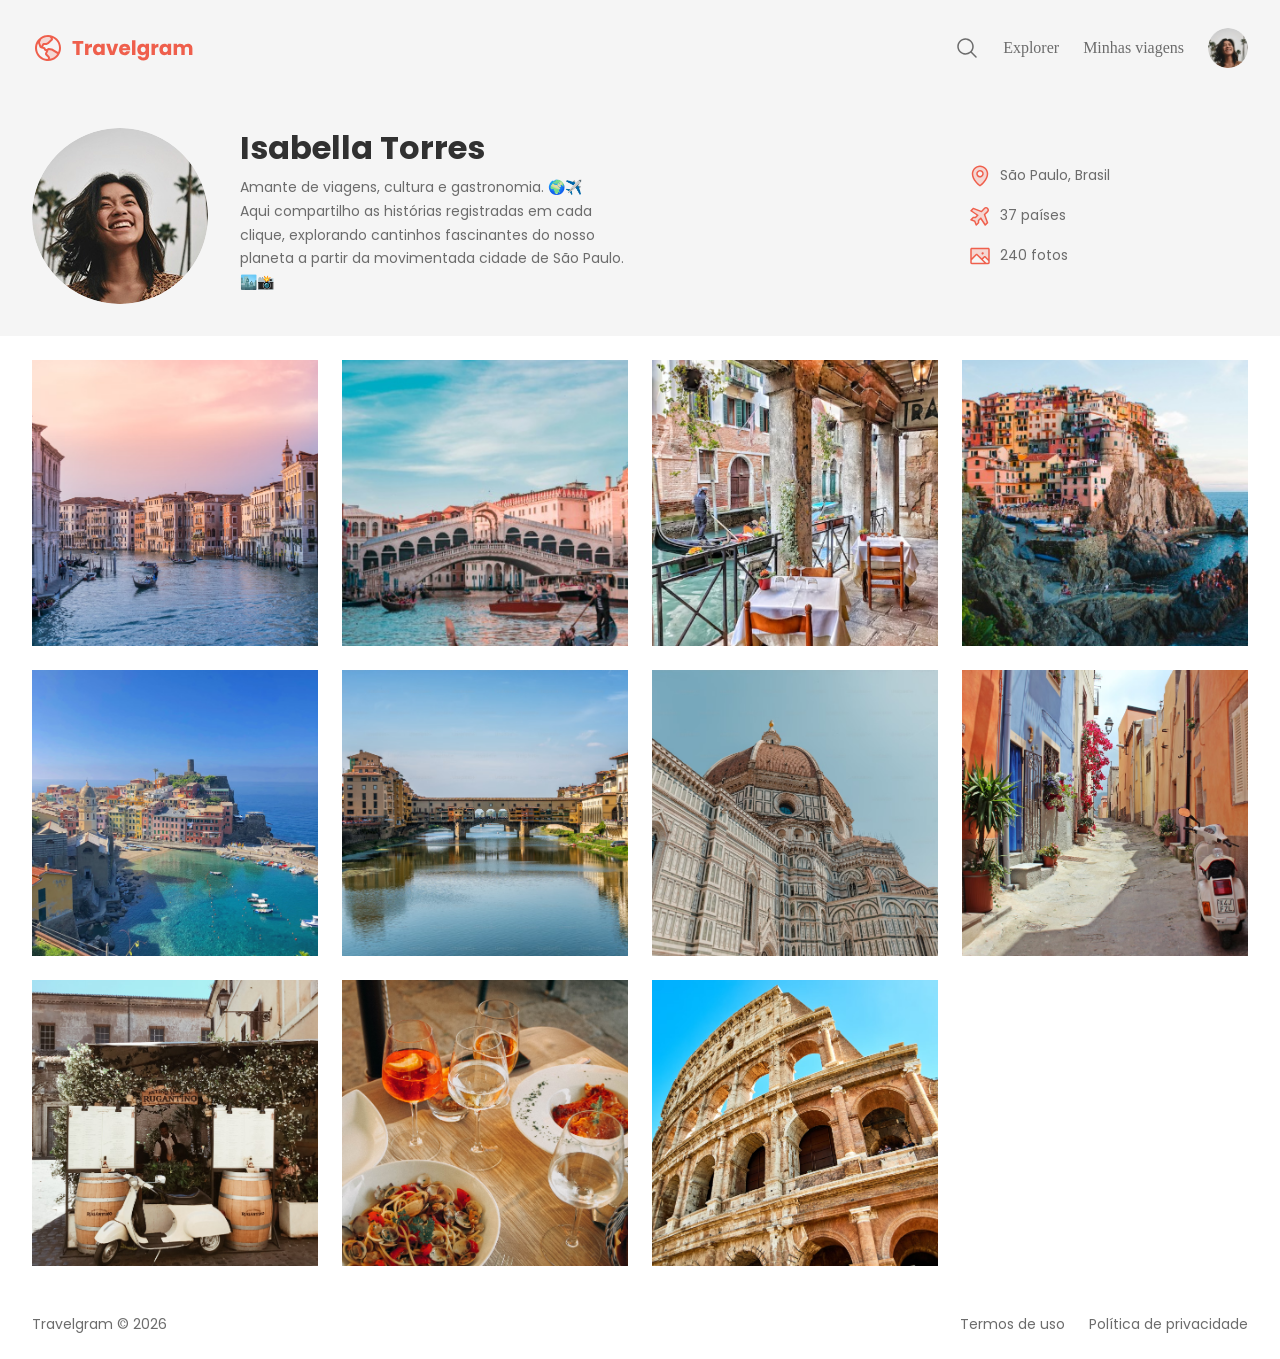
==== perfilViagem/index.html @ 4949d8f6 "projetos HTML E CSS" ====
<!DOCTYPE html>
<html lang="pt-BR">
<head>

  <link rel="preconnect" href="https://fonts.googleapis.com">
  <link rel="preconnect" href="https://fonts.gstatic.com" crossorigin>
  

  <meta charset="UTF-8">
  <meta name="viewport" content="width=device-width, initial-scale=1.0">
  <title>Travelgram | Perfil de viagens</title>
  <link rel="stylesheet" href="styles/index.css">

  <link href="https://fonts.googleapis.com/css2?family=Alice&family=Poppins:ital,wght@0,100;0,200;0,300;0,400;0,500;0,600;0,700;0,800;0,900;1,100;1,200;1,300;1,400;1,500;1,600;1,700;1,800;1,900&display=swap" rel="stylesheet">
</head>
<body>
  <div class="bg-surface-color">
    <nav class="container">
      <a href="#" id="logo">
        <img src="assets/Logo.svg" alt="Logo do Travelgram">
      </a>
      <ul id="primary-menu">
        <li>
          <a href="#">
            <img src="assets/icons/MagnifyingGlass.svg" alt="ícone de lupa">
          </a>
        </li>
        <li><a href="#">Explorer</a></li>
        <li><a href="#">Minhas viagens</a></li>
        <li><a href="#">
          <img src="assets/images/Profile pic.png" alt="Imagem de isabella Torres">
        </a></li>
      </ul>
    </nav>
  
    <header>
      <div class="container">
        <div id="profile">
          <img src="assets/images/Profile pic.png" alt="Imagem de isabella Torres">
          <div>
            <h1>Isabella Torres</h1>
            <p>
              Amante de viagens, cultura e gastronomia. 🌍✈️<br>
              Aqui compartilho as histórias registradas em cada clique, explorando cantinhos fascinantes do nosso planeta a partir da movimentada cidade de São Paulo. 🏙️📸
            </p>
            </div>
          
          </div>
          <ul id="info">
            <li>
              <img src="assets/icons/MapPin.svg" alt="Icone de localização">
              <span>São Paulo, Brasil</span>
            </li>
            <li>
              <img src="assets/icons/AirplaneTilt.svg" alt="Icone de avião ">
              <span>37 países</span>
            </li>
            <li>
              <img src="assets/icons/Image.svg" alt="Icone de imagem">
              <span>240 fotos</span>
            </li>
          </ul>
        </div>
      </header>
  </div> 
  <main class="container">
    <img src="assets/images/Image 02.png" alt="...">
    <img src="assets/images/Image 03.png" alt="...">
    <img src="assets/images/Image 04.png" alt="...">
    <img src="assets/images/Image 05.png" alt="...">
    <img src="assets/images/Image 06.png" alt="...">
    <img src="assets/images/Image 07.png" alt="...">
    <img src="assets/images/Image 08.png" alt="...">
    <img src="assets/images/Image 09.png" alt="...">
    <img src="assets/images/Image 10.png" alt="...">
    <img src="assets/images/Image 11.png" alt="...">
    <img src="assets/images/Image 12.png" alt="...">
  </main>
  <footer class="container">
    <span>
      Travelgram &copy; 2026
    </span>
    <span>
      Termos de uso
    </span>
    <span>
      Política de privacidade
    </span>
  </footer>
</body>
</html>
---- perfilViagem/styles/index.css ----
@import url(global.css);
@import url(nav.css);
@import url(header.css);
@import url(main.css);
@import url(footer.css);
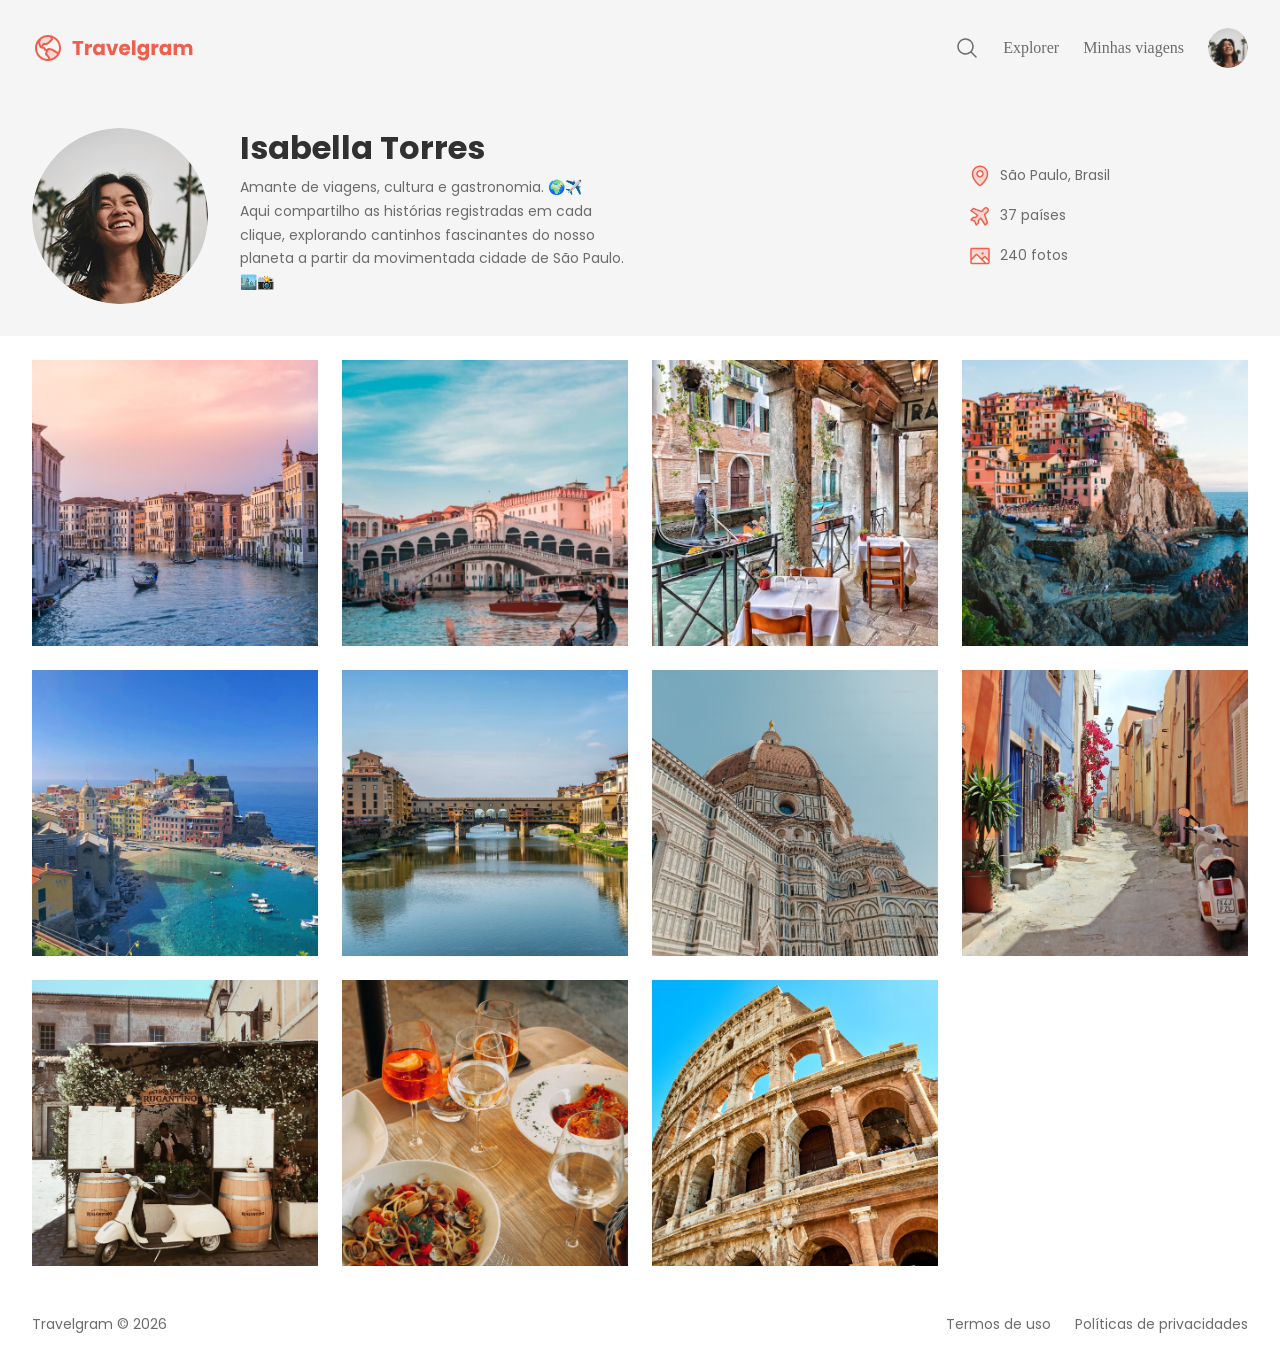
==== commit a5e6adaa: "pag viagem corrigida" ====
--- a/perfilViagem/index.html
+++ b/perfilViagem/index.html
@@ -84,7 +84,7 @@
       Termos de uso
     </span>
     <span>
-      Política de privacidade
+      Políticas de privacidades
     </span>
   </footer>
 </body>
